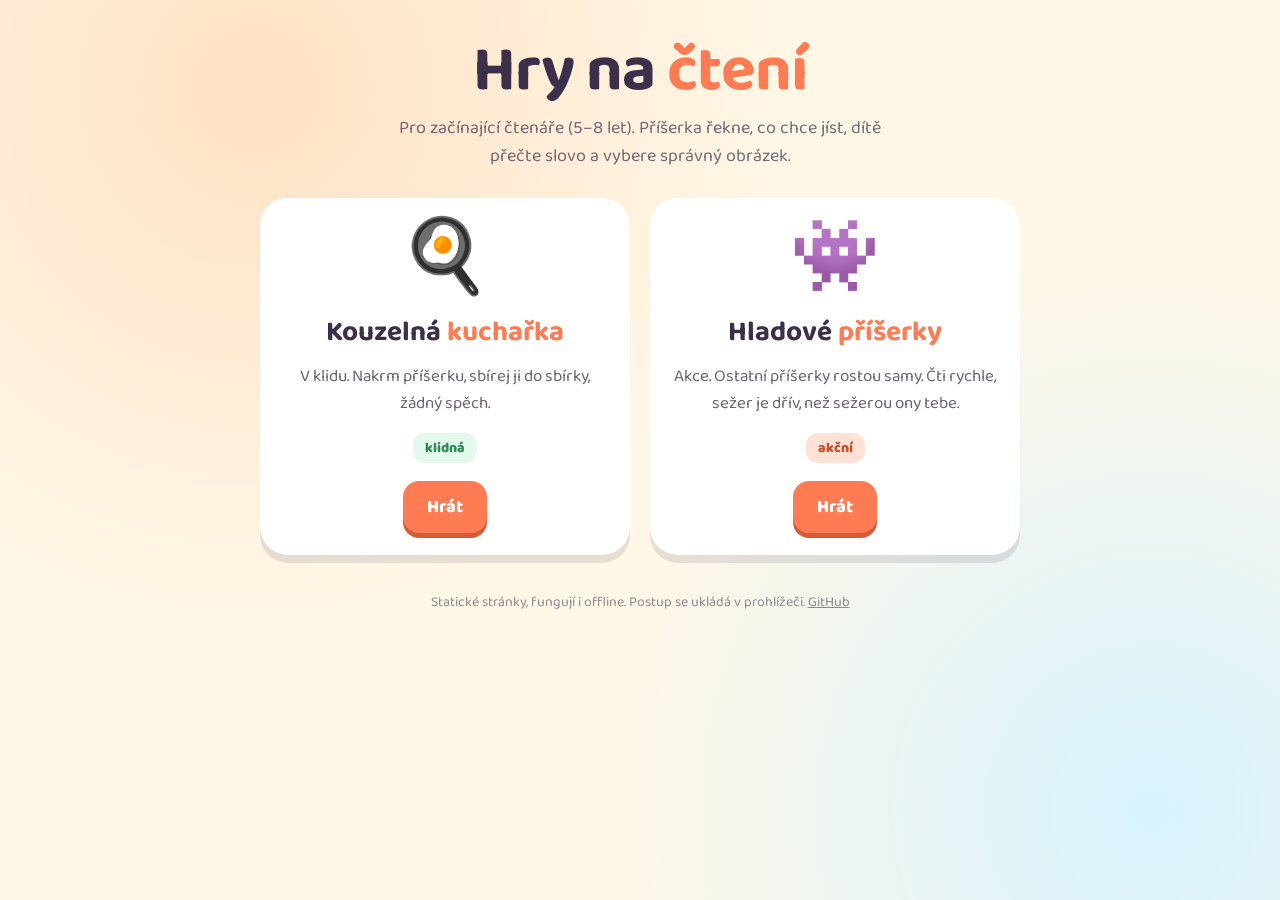
==== index.html @ b8d55155 "Čtení: rozcestník + obě hry (Kouzelná kuchařka, Hladové příšerky) Kouzelná kuchařka převzata beze zm" ====
<!DOCTYPE html>
<html lang="cs">
<head>
<meta charset="utf-8">
<meta name="viewport" content="width=device-width, initial-scale=1">
<meta name="apple-mobile-web-app-capable" content="yes">
<title>Čtení – hry pro začínající čtenáře</title>
<link rel="icon" href="data:image/svg+xml,<svg xmlns=%22http://www.w3.org/2000/svg%22 viewBox=%220 0 100 100%22><text y=%22.9em%22 font-size=%2290%22>📖</text></svg>">
<link rel="preconnect" href="https://fonts.googleapis.com">
<link href="https://fonts.googleapis.com/css2?family=Baloo+2:wght@700;800&display=swap" rel="stylesheet">
<style>
  :root { --bg: #fff7e6; --ink: #3b2f4a; --accent: #ff7b54; --card: #fff; --shadow: 0 8px 0 rgba(59,47,74,.12); }
  * { box-sizing: border-box; -webkit-tap-highlight-color: transparent; }
  html, body { margin: 0; min-height: 100%; }
  body {
    font-family: 'Baloo 2', 'Nunito', system-ui, sans-serif; color: var(--ink); background: var(--bg);
    background-image: radial-gradient(circle at 20% 10%, #ffe1c4 0, transparent 40%), radial-gradient(circle at 90% 90%, #d8f3ff 0, transparent 40%);
    display: flex; flex-direction: column; align-items: center; padding: 24px 16px 40px;
  }
  h1 { font-size: clamp(36px, 8vw, 64px); margin: 16px 0 0; line-height: 1; letter-spacing: -1px; text-align: center; }
  h1 span { color: var(--accent); }
  .sub { margin: 10px 0 28px; opacity: .7; font-size: 18px; text-align: center; max-width: 520px; }
  .games { display: grid; grid-template-columns: repeat(auto-fit, minmax(260px, 1fr)); gap: 20px; width: 100%; max-width: 760px; }
  .game {
    display: flex; flex-direction: column; align-items: center; text-align: center; gap: 8px;
    background: var(--card); border-radius: 28px; padding: 26px 20px 22px; box-shadow: var(--shadow);
    color: inherit; text-decoration: none; transition: transform .15s, box-shadow .15s;
  }
  .game:hover { transform: translateY(-4px); box-shadow: 0 12px 0 rgba(59,47,74,.14); }
  .game:active { transform: translateY(4px); box-shadow: none; }
  .game .icon { font-size: 72px; line-height: 1; }
  .game h2 { margin: 6px 0 0; font-size: 28px; }
  .game h2 span { color: var(--accent); }
  .game p { margin: 0; font-size: 17px; opacity: .75; }
  .game .tag { margin-top: 8px; font-size: 14px; font-weight: 800; padding: 4px 12px; border-radius: 12px; background: #e3f9ec; color: #2f8a5a; }
  .game .tag.action { background: #ffe1d6; color: #c94f2a; }
  .game .btn { margin-top: 10px; font-weight: 800; font-size: 18px; border-radius: 16px; padding: 12px 24px; background: var(--accent); color: #fff; box-shadow: 0 5px 0 #d65a36; }
  footer { margin-top: 36px; font-size: 14px; opacity: .55; text-align: center; }
  footer a { color: inherit; }
</style>
</head>
<body>
  <h1>Hry na <span>čtení</span></h1>
  <p class="sub">Pro začínající čtenáře (5–8 let). Příšerka řekne, co chce jíst, dítě přečte slovo a vybere správný obrázek.</p>

  <div class="games">
    <a class="game" href="kouzelna-kucharka/">
      <div class="icon">🍳</div>
      <h2>Kouzelná <span>kuchařka</span></h2>
      <p>V klidu. Nakrm příšerku, sbírej ji do sbírky, žádný spěch.</p>
      <span class="tag">klidná</span>
      <span class="btn">Hrát</span>
    </a>
    <a class="game" href="hladove-priserky/">
      <div class="icon">👾</div>
      <h2>Hladové <span>příšerky</span></h2>
      <p>Akce. Ostatní příšerky rostou samy. Čti rychle, sežer je dřív, než sežerou ony tebe.</p>
      <span class="tag action">akční</span>
      <span class="btn">Hrát</span>
    </a>
  </div>

  <footer>Statické stránky, fungují i offline. Postup se ukládá v prohlížeči. <a href="https://github.com/tynovsky/cteni">GitHub</a></footer>
</body>
</html>
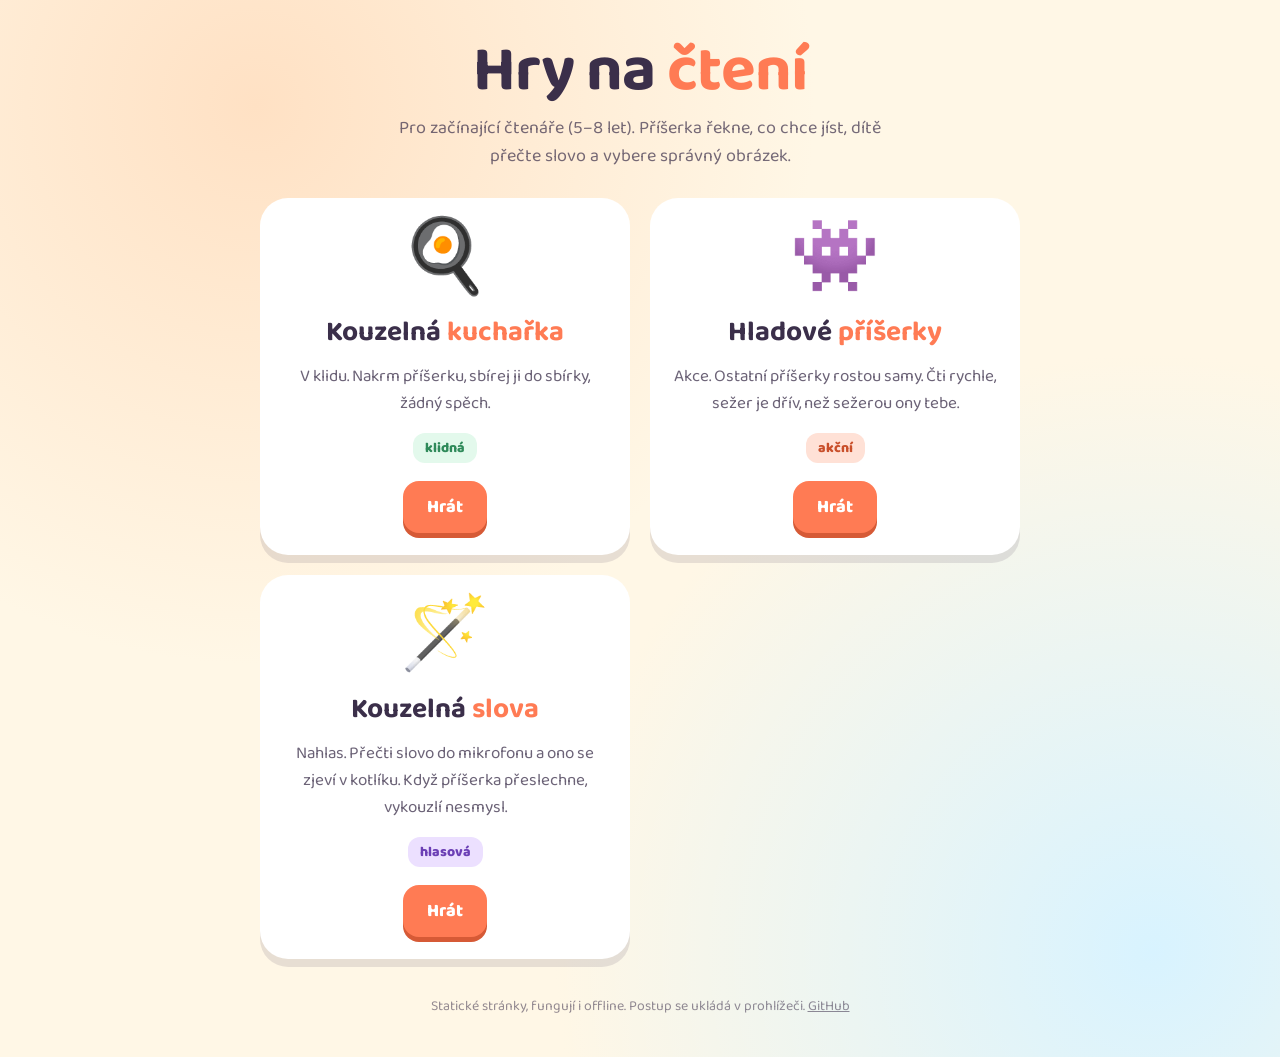
==== commit 64d7148d: "Kouzelná slova: třetí hra – čtení nahlas přes mikrofon Slovo v bublině dítě přečte nahlas a rozpozna" ====
--- a/index.html
+++ b/index.html
@@ -34,6 +34,7 @@
   .game p { margin: 0; font-size: 17px; opacity: .75; }
   .game .tag { margin-top: 8px; font-size: 14px; font-weight: 800; padding: 4px 12px; border-radius: 12px; background: #e3f9ec; color: #2f8a5a; }
   .game .tag.action { background: #ffe1d6; color: #c94f2a; }
+  .game .tag.voice { background: #ece0ff; color: #6b3fb5; }
   .game .btn { margin-top: 10px; font-weight: 800; font-size: 18px; border-radius: 16px; padding: 12px 24px; background: var(--accent); color: #fff; box-shadow: 0 5px 0 #d65a36; }
   footer { margin-top: 36px; font-size: 14px; opacity: .55; text-align: center; }
   footer a { color: inherit; }
@@ -58,6 +59,13 @@
       <span class="tag action">akční</span>
       <span class="btn">Hrát</span>
     </a>
+    <a class="game" href="kouzelna-slova/">
+      <div class="icon">🪄</div>
+      <h2>Kouzelná <span>slova</span></h2>
+      <p>Nahlas. Přečti slovo do mikrofonu a ono se zjeví v kotlíku. Když příšerka přeslechne, vykouzlí nesmysl.</p>
+      <span class="tag voice">hlasová</span>
+      <span class="btn">Hrát</span>
+    </a>
   </div>
 
   <footer>Statické stránky, fungují i offline. Postup se ukládá v prohlížeči. <a href="https://github.com/tynovsky/cteni">GitHub</a></footer>
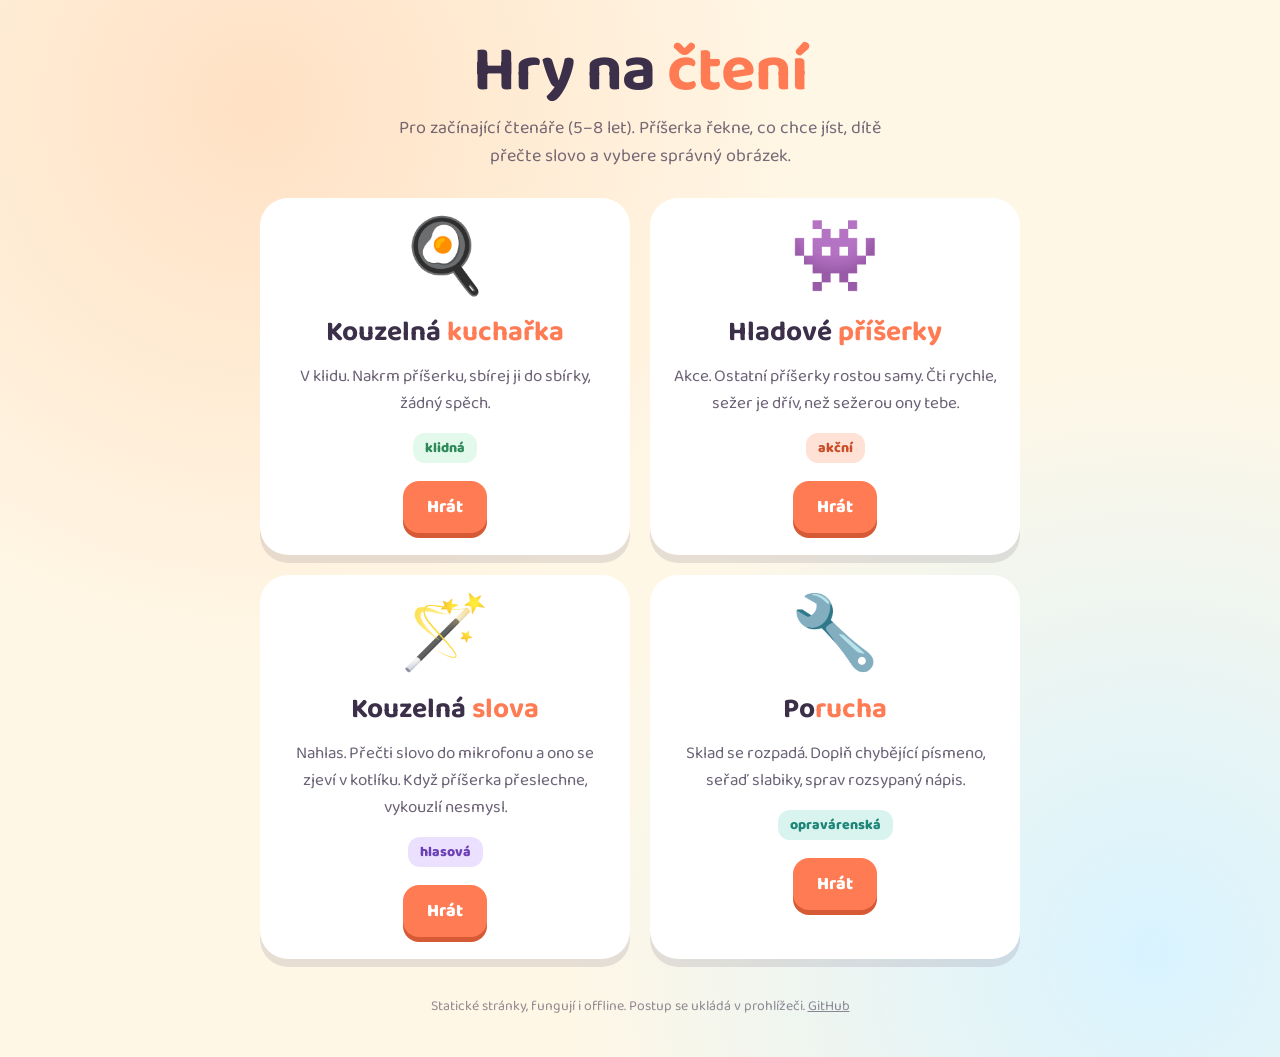
==== commit dfb744c3: "Porucha: čtvrtá hra – sklad se rozpadá, čtení nahlas ho spravuje Šest beden s obrázkem a nápisem. Ko" ====
--- a/index.html
+++ b/index.html
@@ -35,6 +35,7 @@
   .game .tag { margin-top: 8px; font-size: 14px; font-weight: 800; padding: 4px 12px; border-radius: 12px; background: #e3f9ec; color: #2f8a5a; }
   .game .tag.action { background: #ffe1d6; color: #c94f2a; }
   .game .tag.voice { background: #ece0ff; color: #6b3fb5; }
+  .game .tag.repair { background: #d9f3ef; color: #1d8578; }
   .game .btn { margin-top: 10px; font-weight: 800; font-size: 18px; border-radius: 16px; padding: 12px 24px; background: var(--accent); color: #fff; box-shadow: 0 5px 0 #d65a36; }
   footer { margin-top: 36px; font-size: 14px; opacity: .55; text-align: center; }
   footer a { color: inherit; }
@@ -66,6 +67,13 @@
       <span class="tag voice">hlasová</span>
       <span class="btn">Hrát</span>
     </a>
+    <a class="game" href="porucha/">
+      <div class="icon">🔧</div>
+      <h2>Po<span>rucha</span></h2>
+      <p>Sklad se rozpadá. Doplň chybějící písmeno, seřaď slabiky, sprav rozsypaný nápis.</p>
+      <span class="tag repair">opravárenská</span>
+      <span class="btn">Hrát</span>
+    </a>
   </div>
 
   <footer>Statické stránky, fungují i offline. Postup se ukládá v prohlížeči. <a href="https://github.com/tynovsky/cteni">GitHub</a></footer>
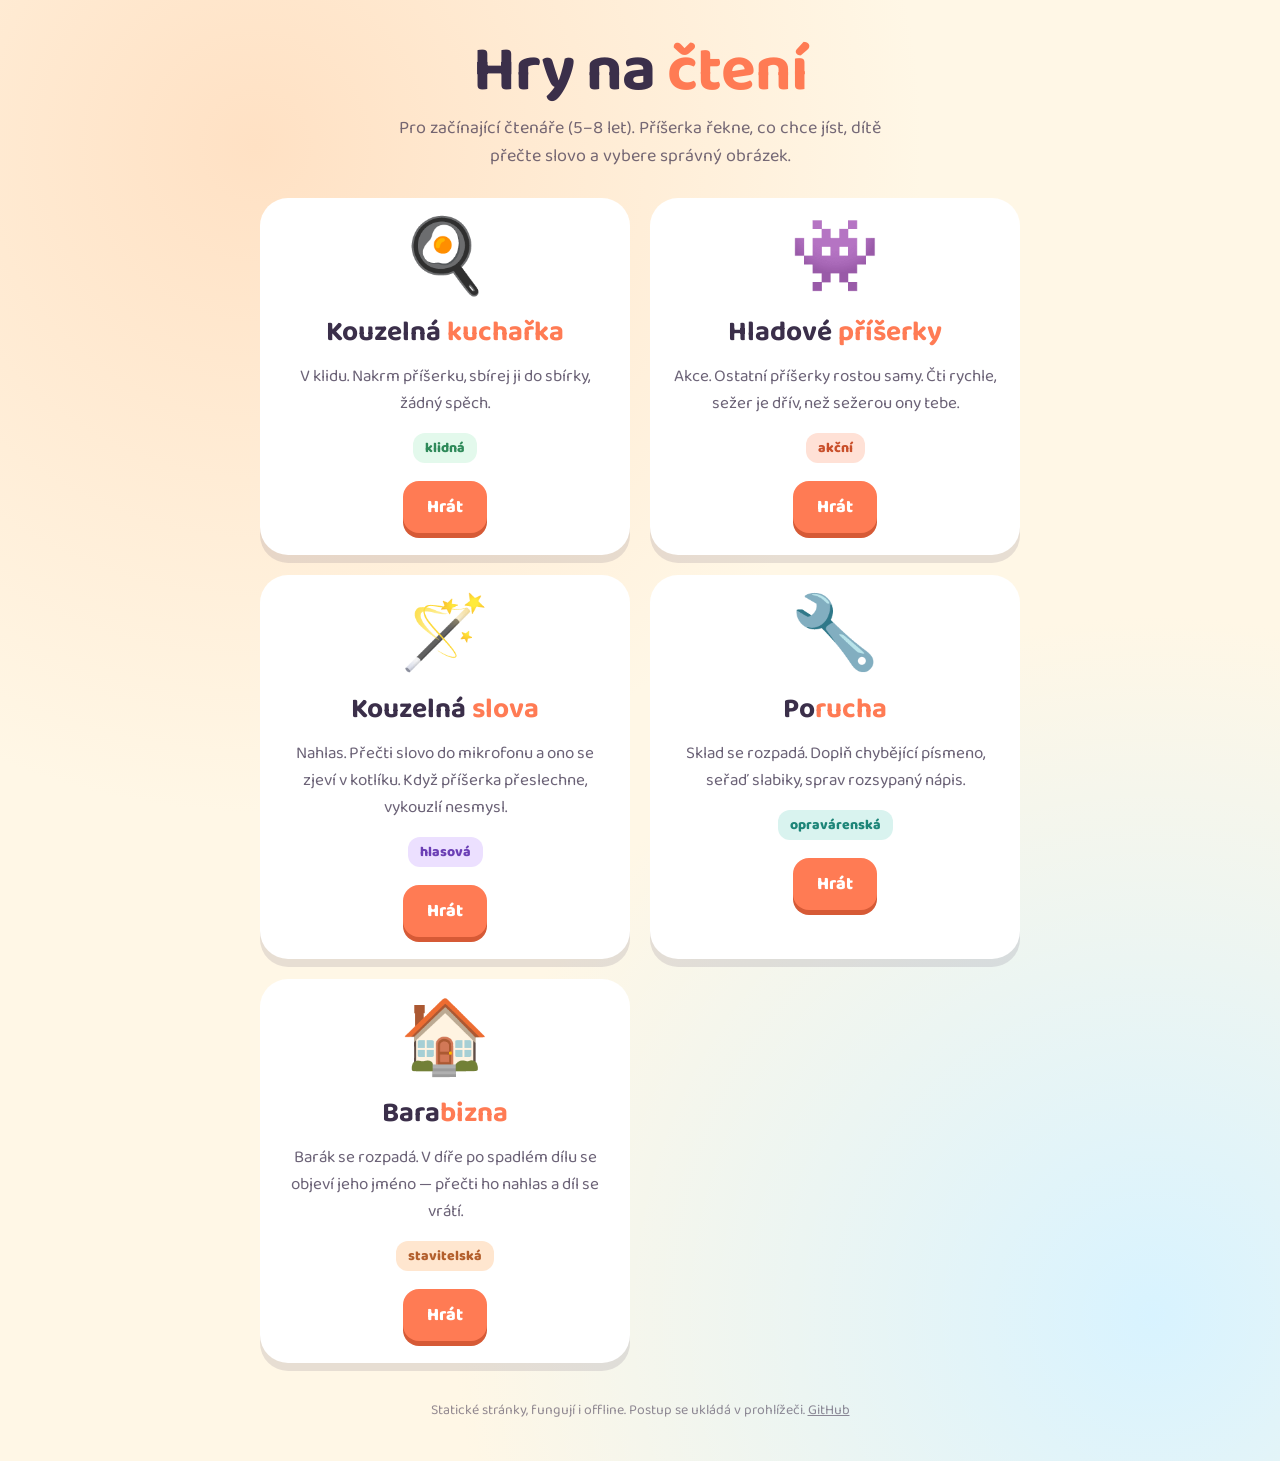
==== commit 252cc585: "Barabizna: pátá hra – dům se rozpadá, čtení vrací díly na místo Obrácené zadání proti Poruše: slovo " ====
--- a/index.html
+++ b/index.html
@@ -36,6 +36,7 @@
   .game .tag.action { background: #ffe1d6; color: #c94f2a; }
   .game .tag.voice { background: #ece0ff; color: #6b3fb5; }
   .game .tag.repair { background: #d9f3ef; color: #1d8578; }
+  .game .tag.house { background: #ffe6cf; color: #b35f2d; }
   .game .btn { margin-top: 10px; font-weight: 800; font-size: 18px; border-radius: 16px; padding: 12px 24px; background: var(--accent); color: #fff; box-shadow: 0 5px 0 #d65a36; }
   footer { margin-top: 36px; font-size: 14px; opacity: .55; text-align: center; }
   footer a { color: inherit; }
@@ -74,6 +75,13 @@
       <span class="tag repair">opravárenská</span>
       <span class="btn">Hrát</span>
     </a>
+    <a class="game" href="barabizna/">
+      <div class="icon">🏠</div>
+      <h2>Bara<span>bizna</span></h2>
+      <p>Barák se rozpadá. V díře po spadlém dílu se objeví jeho jméno — přečti ho nahlas a díl se vrátí.</p>
+      <span class="tag house">stavitelská</span>
+      <span class="btn">Hrát</span>
+    </a>
   </div>
 
   <footer>Statické stránky, fungují i offline. Postup se ukládá v prohlížeči. <a href="https://github.com/tynovsky/cteni">GitHub</a></footer>
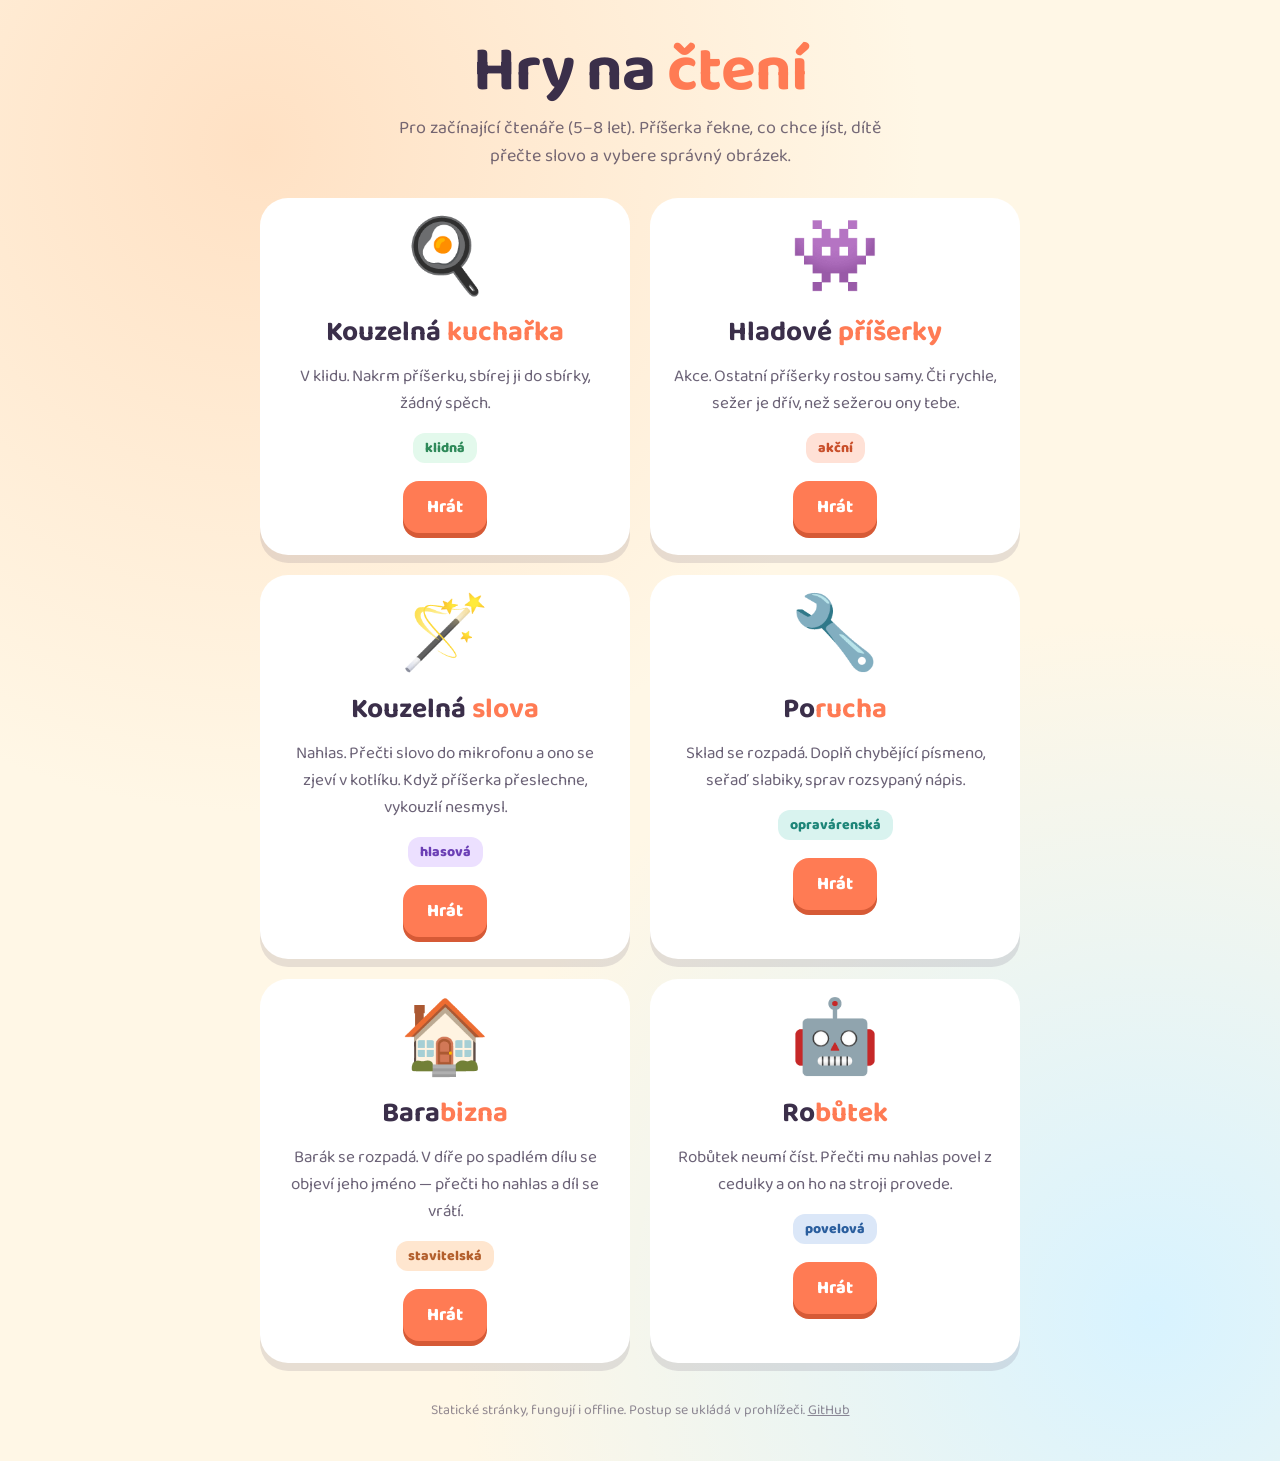
==== commit ce99fd9e: "Robůtek: šestá hra – robot neumí číst, dítě mu diktuje povel Předchozí hry měly skrytou vadu: slovo " ====
--- a/index.html
+++ b/index.html
@@ -37,6 +37,7 @@
   .game .tag.voice { background: #ece0ff; color: #6b3fb5; }
   .game .tag.repair { background: #d9f3ef; color: #1d8578; }
   .game .tag.house { background: #ffe6cf; color: #b35f2d; }
+  .game .tag.robot { background: #dbe7f8; color: #2a5e9e; }
   .game .btn { margin-top: 10px; font-weight: 800; font-size: 18px; border-radius: 16px; padding: 12px 24px; background: var(--accent); color: #fff; box-shadow: 0 5px 0 #d65a36; }
   footer { margin-top: 36px; font-size: 14px; opacity: .55; text-align: center; }
   footer a { color: inherit; }
@@ -82,6 +83,13 @@
       <span class="tag house">stavitelská</span>
       <span class="btn">Hrát</span>
     </a>
+    <a class="game" href="robutek/">
+      <div class="icon">🤖</div>
+      <h2>Ro<span>bůtek</span></h2>
+      <p>Robůtek neumí číst. Přečti mu nahlas povel z cedulky a on ho na stroji provede.</p>
+      <span class="tag robot">povelová</span>
+      <span class="btn">Hrát</span>
+    </a>
   </div>
 
   <footer>Statické stránky, fungují i offline. Postup se ukládá v prohlížeči. <a href="https://github.com/tynovsky/cteni">GitHub</a></footer>
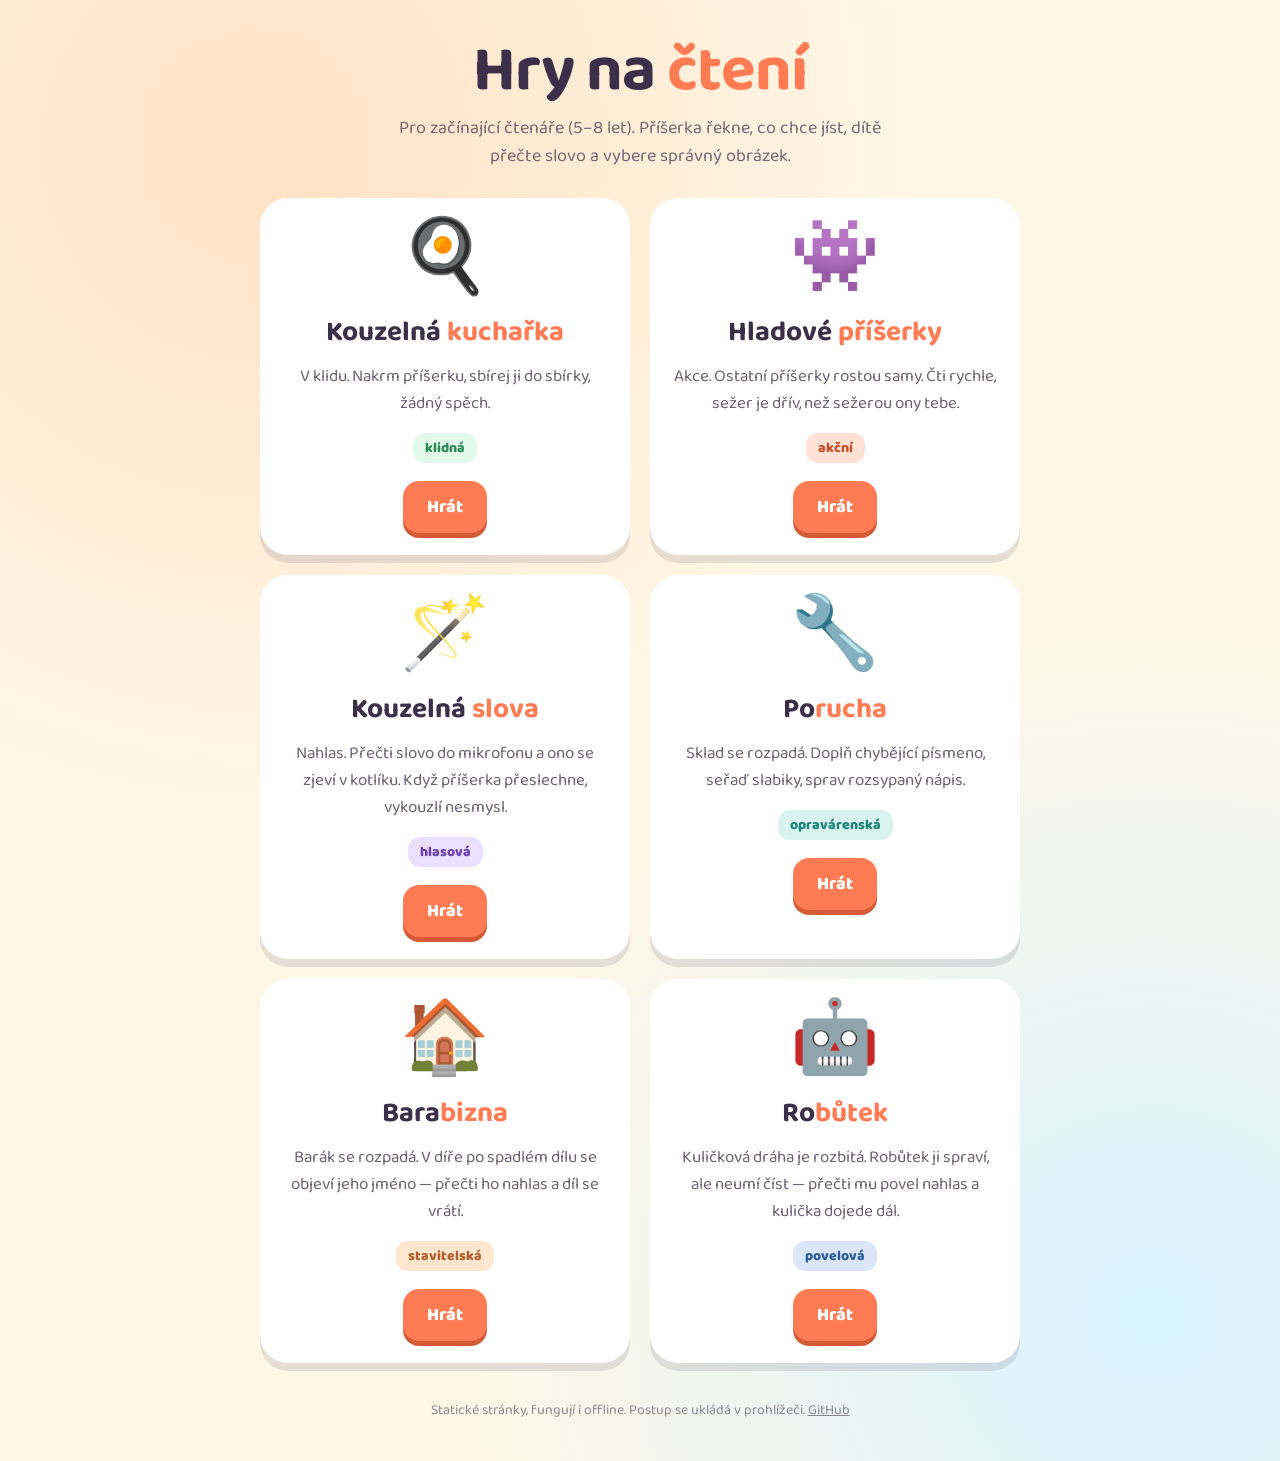
==== commit 62e611e1: "Robůtek: stroj je teď kuličková dráha Herní smyčka zůstává (dítě čte povel, robot ho provede), mění " ====
--- a/index.html
+++ b/index.html
@@ -86,7 +86,7 @@
     <a class="game" href="robutek/">
       <div class="icon">🤖</div>
       <h2>Ro<span>bůtek</span></h2>
-      <p>Robůtek neumí číst. Přečti mu nahlas povel z cedulky a on ho na stroji provede.</p>
+      <p>Kuličková dráha je rozbitá. Robůtek ji spraví, ale neumí číst — přečti mu povel nahlas a kulička dojede dál.</p>
       <span class="tag robot">povelová</span>
       <span class="btn">Hrát</span>
     </a>
